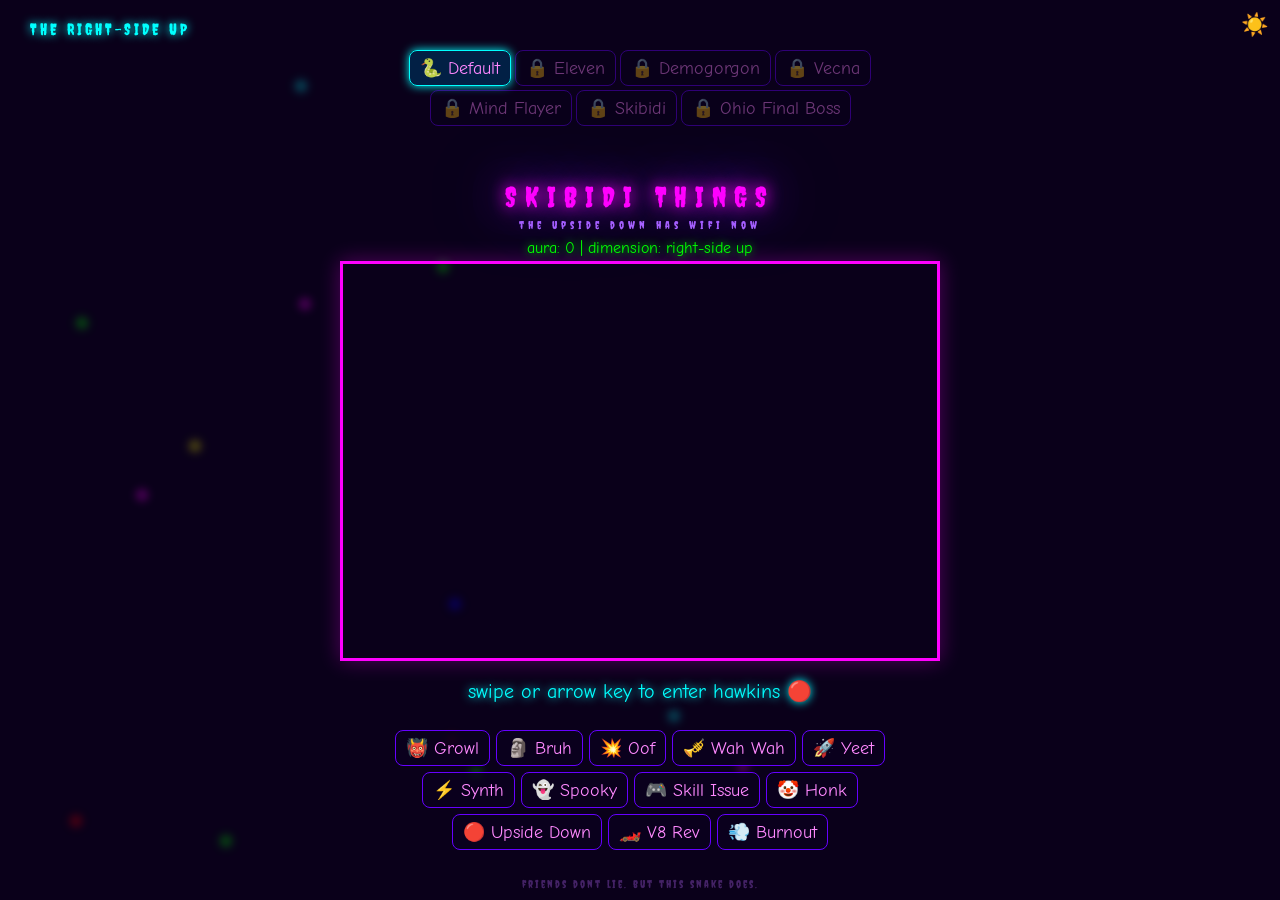
==== index.html @ 41ad8c06 "Add light/dark mode toggle — persists in localStorage, top-right button" ====
<!DOCTYPE html>
<html lang="en"><head>
<meta charset="utf-8">
<meta name="viewport" content="width=device-width, initial-scale=1, maximum-scale=1, user-scalable=no">
<title>🔴 SKIBIDI THINGS 🔴</title>
<meta property="og:title" content="Skibidi Things">
<meta property="og:description" content="the upside down has wifi now 🕷️ a stranger things snake game with soundboard">
<meta property="og:type" content="website">
<meta name="description" content="Stranger Things snake game with soundboard, dimension flipping, and existential commentary">
<meta name="apple-mobile-web-app-capable" content="yes">
<meta name="apple-mobile-web-app-status-bar-style" content="black">
<link rel="stylesheet" href="style.css">
</head><body>
<div id="lights"></div>
<button id="themeToggle">🌙</button>
<div id="title">Skibidi Things</div>
<div id="subtitle">the upside down has wifi now</div>
<div id="score">aura: 0 | dimension: right-side up</div>
<canvas id="c" width="600" height="400"></canvas>
<div id="thought">swipe or arrow key to enter hawkins 🔴</div>
<div id="combo"></div>
<div id="dimension">THE RIGHT-SIDE UP</div>
<div id="gameover"><h1 id="goTitle"></h1><p id="lesson"></p><span onclick="restartGame()">[ run from vecna again ]</span></div>
<div id="watermark">friends dont lie. but this snake does.</div>
<div id="soundboard"></div>
<div id="skinpicker"></div>
<div id="vecna">🕷️</div>
<script type="module" src="js/main.js"></script>
</body></html>
---- style.css ----
@import url('https://fonts.googleapis.com/css2?family=Creepster&family=Comic+Neue:wght@700&display=swap');
*{margin:0;padding:0;box-sizing:border-box}
body{background:#0a001a;display:flex;justify-content:center;align-items:center;min-height:100vh;font-family:'Comic Neue','Comic Sans MS',cursive;color:#e0e0e0;flex-direction:column;overflow:hidden}
canvas{border:3px solid #f0f;z-index:1;max-width:calc(100vw - 20px);box-shadow:0 0 20px rgba(255,0,255,0.3)}
#title{font-family:'Creepster',cursive;font-size:28px;color:#f0f;letter-spacing:8px;margin-bottom:6px;text-shadow:0 0 15px #f0f,0 0 40px #a0f,0 0 80px #60f;z-index:2;text-transform:uppercase}
#subtitle{font-size:11px;color:#a6f;letter-spacing:4px;margin-bottom:8px;font-family:'Creepster',cursive}
#thought{height:50px;max-width:620px;text-align:center;padding:8px;font-size:20px;color:#0ff;margin-top:10px;z-index:2;text-shadow:0 0 10px #0ff}
#score{font-size:16px;color:#0f0;margin-bottom:4px;z-index:2;text-shadow:0 0 8px #0f0}
#combo{position:fixed;top:20px;right:30px;font-size:40px;z-index:99;opacity:0;transition:all .2s;text-shadow:0 0 20px #ff0}
#combo.show{opacity:1;transform:scale(1.3)}
#dimension{position:fixed;top:20px;left:30px;font-size:16px;z-index:99;color:#0ff;text-shadow:0 0 10px #0ff;font-family:'Creepster',cursive;letter-spacing:3px}
#gameover{display:none;position:absolute;text-align:center;background:rgba(5,0,20,0.97);padding:40px;border:2px solid #f0f;z-index:100;font-family:'Creepster',cursive}
#gameover h1{font-size:40px;color:#f0f;margin-bottom:15px;text-shadow:0 0 20px #f0f;letter-spacing:4px}
#gameover p{color:#a8f;margin-bottom:20px;font-size:18px;line-height:1.6;white-space:pre-line;font-family:'Comic Neue',cursive}
#gameover span{color:#0ff;font-size:15px;cursor:pointer;letter-spacing:2px}
#gameover span:hover{color:#fff;text-shadow:0 0 15px #0ff}
.pop{position:fixed;font-size:70px;pointer-events:none;z-index:50;opacity:0;animation:popIn 1.2s ease-out forwards}
@keyframes popIn{0%{opacity:1;transform:scale(.2) rotate(-30deg)}40%{opacity:1;transform:scale(1.5) rotate(15deg)}100%{opacity:0;transform:scale(3) rotate(0) translateY(-80px)}}
.floatText{position:fixed;pointer-events:none;z-index:60;font-size:28px;font-weight:bold;opacity:0;animation:floatUp 1.5s ease-out forwards}
@keyframes floatUp{0%{opacity:1;transform:translateY(0) scale(1)}100%{opacity:0;transform:translateY(-120px) scale(1.5)}}
.stChar{position:fixed;pointer-events:none;z-index:0;opacity:0;animation:charFade 3s ease-out forwards;font-size:120px;filter:drop-shadow(0 0 30px rgba(160,0,255,0.5))}
@keyframes charFade{0%{opacity:0;transform:scale(.5)}20%{opacity:.12}80%{opacity:.12}100%{opacity:0;transform:scale(1.1)}}
.xmasLight{position:absolute;width:12px;height:12px;border-radius:50%;filter:blur(3px);opacity:0;transition:opacity .3s}
#lights{position:fixed;top:0;left:0;width:100%;height:100%;pointer-events:none;z-index:0}
#watermark{position:fixed;bottom:10px;font-size:11px;color:#426;z-index:2;font-family:'Creepster',cursive;letter-spacing:2px}
#soundboard{position:fixed;bottom:50px;left:50%;transform:translateX(-50%);display:flex;gap:6px;flex-wrap:wrap;justify-content:center;max-width:500px;z-index:99}
#skinpicker{position:fixed;top:50px;left:50%;transform:translateX(-50%);display:flex;gap:4px;flex-wrap:wrap;justify-content:center;max-width:500px;z-index:99}
.skin-active{border-color:#0ff!important;box-shadow:0 0 10px #0ff!important;background:rgba(0,40,80,0.8)!important}
.sb-btn{background:rgba(10,0,30,0.8);border:1px solid #60f;border-radius:8px;padding:6px 10px;font-size:18px;cursor:pointer;color:#f8f;font-family:'Comic Neue',cursive;transition:all .1s;user-select:none;-webkit-user-select:none}
.sb-btn:active{transform:scale(1.2);background:#a0f;border-color:#f0f;box-shadow:0 0 15px #f0f}
.sb-btn:hover{border-color:#f0f;text-shadow:0 0 8px #f0f}
#vecna{position:fixed;pointer-events:none;z-index:0;font-size:200px;opacity:0;transition:opacity 2s;top:50%;left:50%;transform:translate(-50%,-50%)}

@media(max-width:640px){
  #title{font-size:20px;letter-spacing:4px}
  #thought{font-size:16px;height:40px}
  #score{font-size:13px}
  .sb-btn{font-size:14px;padding:5px 8px}
  #soundboard{bottom:30px;max-width:95vw}
}

/* Light mode */
body.light{background:#f0f0ff}
body.light canvas{border-color:#60f;box-shadow:0 0 20px rgba(100,0,255,0.2)}
body.light #title{color:#60f;text-shadow:0 0 10px #a0f}
body.light #subtitle{color:#80f}
body.light #thought{color:#309}
body.light #score{color:#060;text-shadow:none}
body.light #dimension{color:#60f;text-shadow:none}
body.light #gameover{background:rgba(240,240,255,0.97);border-color:#60f}
body.light #gameover h1{color:#60f;text-shadow:0 0 10px #a0f}
body.light #gameover p{color:#446}
body.light #gameover span{color:#60f}
body.light #watermark{color:#aac}
body.light .sb-btn{background:rgba(240,240,255,0.9);border-color:#a0f;color:#60f}
body.light .sb-btn:active{background:#d0f;border-color:#60f}
body.light #combo{text-shadow:0 0 10px #60f}
body.light .skin-active{border-color:#60f!important;box-shadow:0 0 10px #60f!important;background:rgba(200,200,255,0.8)!important}
#themeToggle{position:fixed;top:8px;right:8px;z-index:100;cursor:pointer;font-size:22px;background:none;border:none;padding:4px}
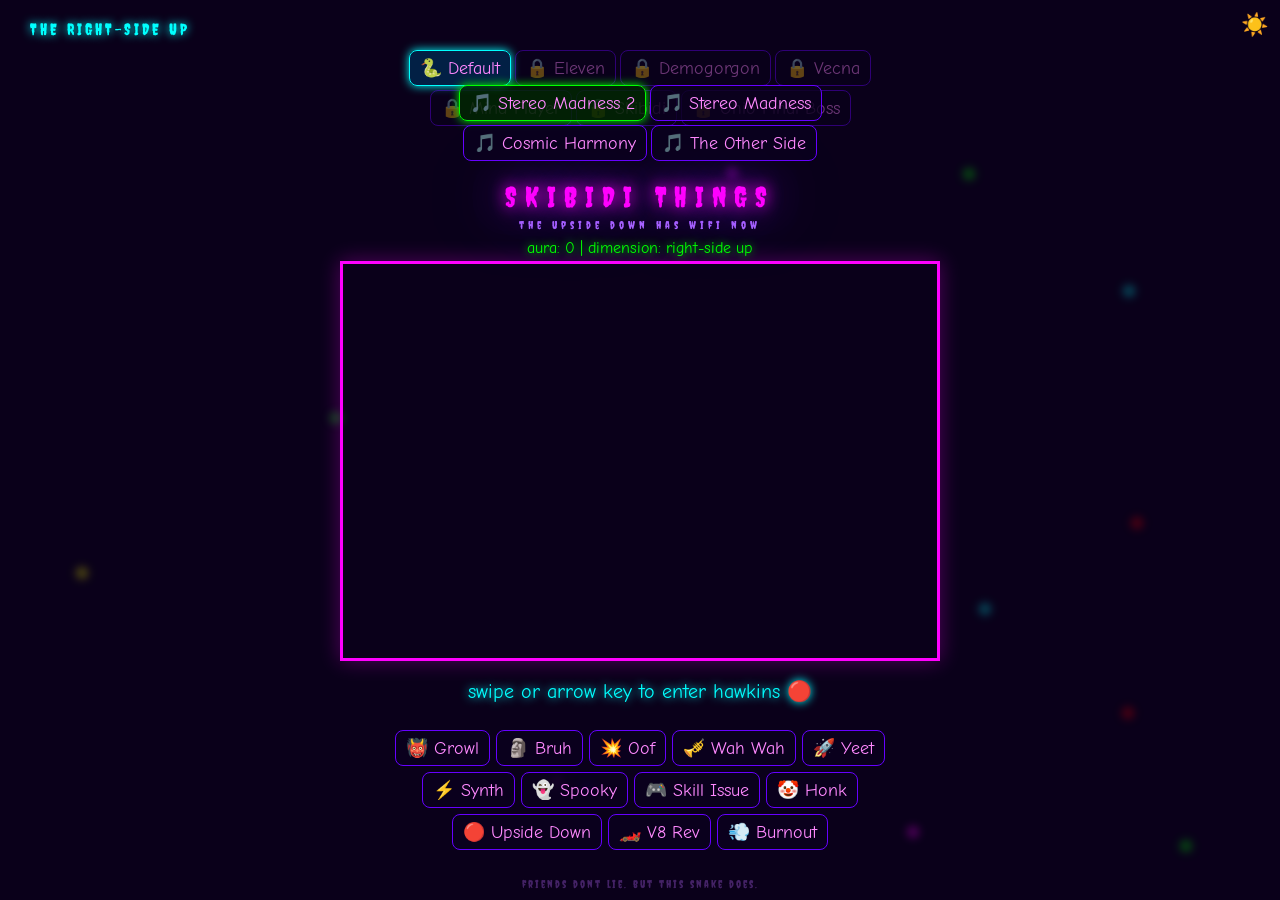
==== commit 2d046ebb: "Track picker — choose your backing track, defaults to Stereo Madness 2, persists in localStorage" ====
--- a/index.html
+++ b/index.html
@@ -24,6 +24,7 @@
 <div id="watermark">friends dont lie. but this snake does.</div>
 <div id="soundboard"></div>
 <div id="skinpicker"></div>
+<div id="trackpicker"></div>
 <div id="vecna">🕷️</div>
 <script type="module" src="js/main.js"></script>
 </body></html>
--- a/style.css
+++ b/style.css
@@ -25,6 +25,8 @@
 #watermark{position:fixed;bottom:10px;font-size:11px;color:#426;z-index:2;font-family:'Creepster',cursive;letter-spacing:2px}
 #soundboard{position:fixed;bottom:50px;left:50%;transform:translateX(-50%);display:flex;gap:6px;flex-wrap:wrap;justify-content:center;max-width:500px;z-index:99}
 #skinpicker{position:fixed;top:50px;left:50%;transform:translateX(-50%);display:flex;gap:4px;flex-wrap:wrap;justify-content:center;max-width:500px;z-index:99}
+#trackpicker{position:fixed;top:85px;left:50%;transform:translateX(-50%);display:flex;gap:4px;flex-wrap:wrap;justify-content:center;max-width:500px;z-index:99}
+.track-active{border-color:#0f0!important;box-shadow:0 0 10px #0f0!important;background:rgba(0,40,0,0.8)!important}
 .skin-active{border-color:#0ff!important;box-shadow:0 0 10px #0ff!important;background:rgba(0,40,80,0.8)!important}
 .sb-btn{background:rgba(10,0,30,0.8);border:1px solid #60f;border-radius:8px;padding:6px 10px;font-size:18px;cursor:pointer;color:#f8f;font-family:'Comic Neue',cursive;transition:all .1s;user-select:none;-webkit-user-select:none}
 .sb-btn:active{transform:scale(1.2);background:#a0f;border-color:#f0f;box-shadow:0 0 15px #f0f}
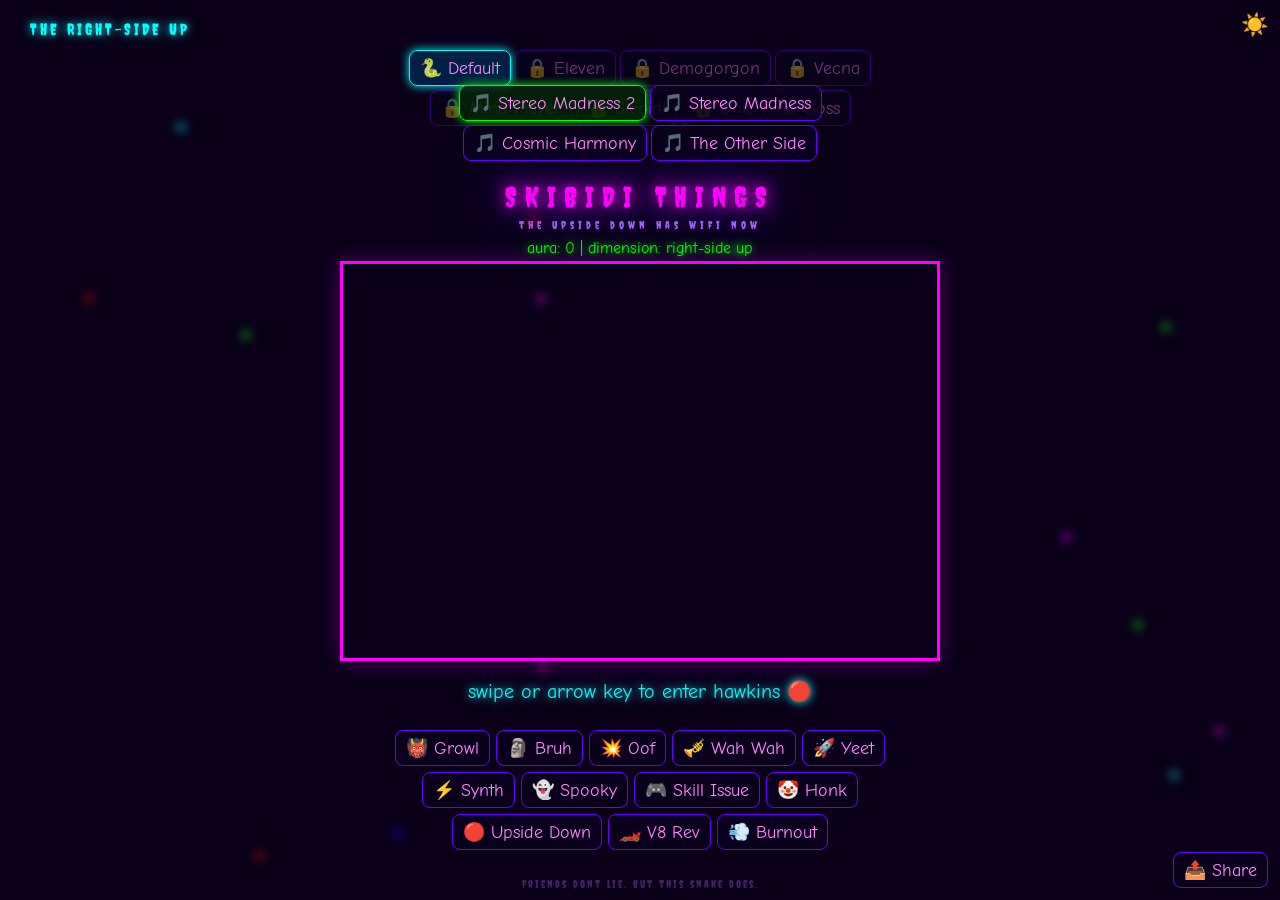
==== commit e9950aed: "Mobile: d-pad controls, pause (Esc/P/button), share button (native share API), mobile detection, WAS" ====
--- a/index.html
+++ b/index.html
@@ -18,6 +18,18 @@
 <div id="score">aura: 0 | dimension: right-side up</div>
 <canvas id="c" width="600" height="400"></canvas>
 <div id="thought">swipe or arrow key to enter hawkins 🔴</div>
+<div id="controls">
+  <div class="dpad">
+    <button class="dpad-btn dpad-up" data-dir="up">▲</button>
+    <div class="dpad-mid">
+      <button class="dpad-btn dpad-left" data-dir="left">◀</button>
+      <button class="dpad-btn dpad-pause" id="pauseBtn">⏸</button>
+      <button class="dpad-btn dpad-right" data-dir="right">▶</button>
+    </div>
+    <button class="dpad-btn dpad-down" data-dir="down">▼</button>
+  </div>
+</div>
+<div id="shareBtn" class="sb-btn" style="position:fixed;bottom:12px;right:12px;z-index:100">📤 Share</div>
 <div id="combo"></div>
 <div id="dimension">THE RIGHT-SIDE UP</div>
 <div id="gameover"><h1 id="goTitle"></h1><p id="lesson"></p><span onclick="restartGame()">[ run from vecna again ]</span></div>
@@ -26,5 +38,6 @@
 <div id="skinpicker"></div>
 <div id="trackpicker"></div>
 <div id="vecna">🕷️</div>
+<div id="pauseOverlay">⏸ PAUSED</div>
 <script type="module" src="js/main.js"></script>
 </body></html>
--- a/style.css
+++ b/style.css
@@ -38,8 +38,18 @@
   #thought{font-size:16px;height:40px}
   #score{font-size:13px}
   .sb-btn{font-size:14px;padding:5px 8px}
-  #soundboard{bottom:30px;max-width:95vw}
+  #soundboard{bottom:180px;max-width:95vw}
+  #skinpicker,#trackpicker{display:none}
+  #controls{display:flex}
 }
+#controls{display:none;position:fixed;bottom:20px;left:50%;transform:translateX(-50%);z-index:100}
+.dpad{display:flex;flex-direction:column;align-items:center;gap:4px}
+.dpad-mid{display:flex;gap:4px;align-items:center}
+.dpad-btn{width:52px;height:52px;font-size:22px;border:2px solid #60f;border-radius:10px;background:rgba(10,0,30,0.85);color:#f0f;cursor:pointer;display:flex;align-items:center;justify-content:center;user-select:none;-webkit-user-select:none;-webkit-tap-highlight-color:transparent}
+.dpad-btn:active{background:#60f;color:#fff;box-shadow:0 0 15px #f0f}
+.dpad-pause{font-size:18px;width:44px;height:44px}
+#pauseOverlay{display:none;position:fixed;top:0;left:0;width:100%;height:100%;background:rgba(5,0,20,0.85);z-index:99;justify-content:center;align-items:center;font-family:'Creepster',cursive;font-size:48px;color:#f0f;text-shadow:0 0 20px #f0f}
+body.desktop #controls{display:none!important}
 
 /* Light mode */
 body.light{background:#f0f0ff}
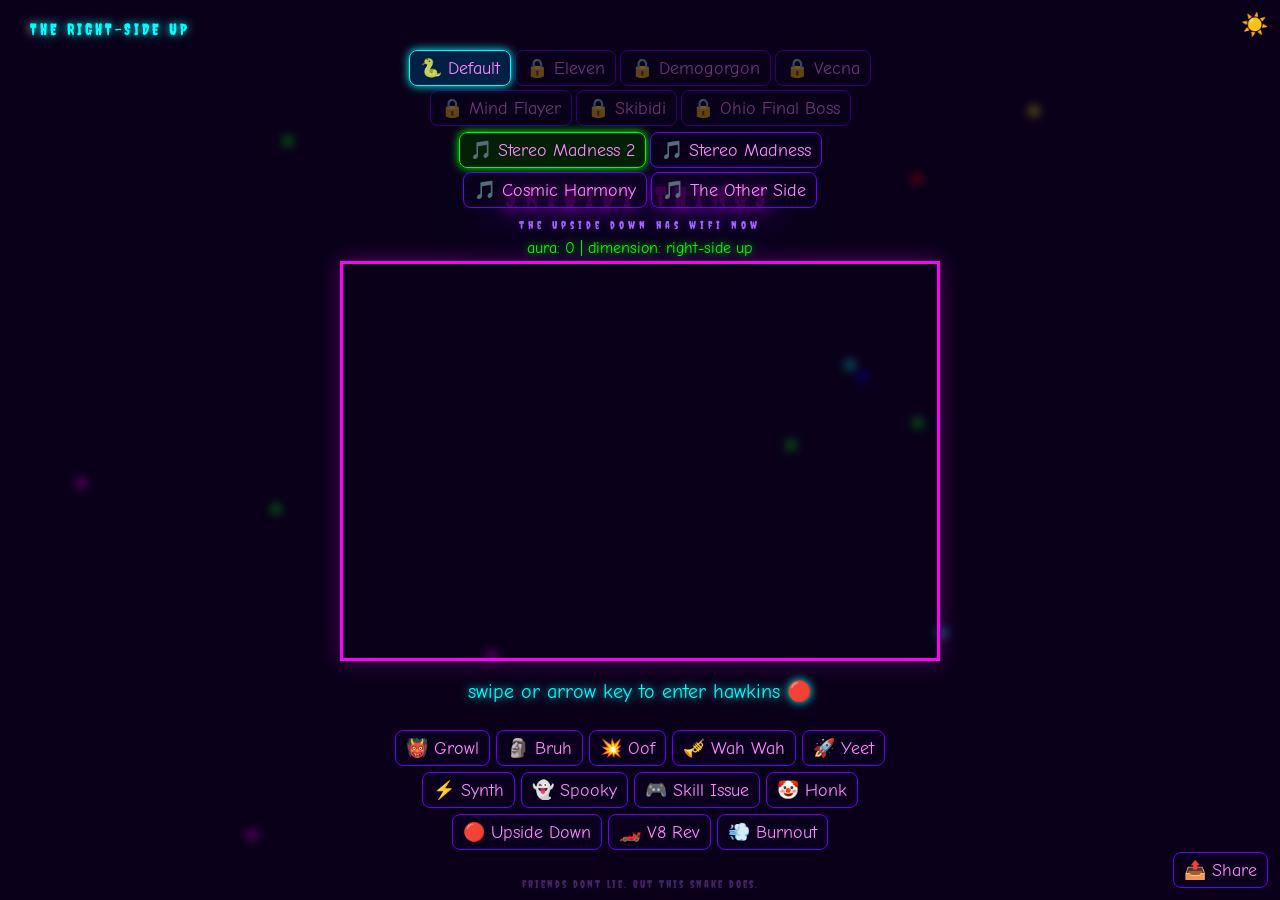
==== commit a8b8ade5: "Fix: skins and tracks in stacked container — no more overlap" ====
--- a/index.html
+++ b/index.html
@@ -35,8 +35,7 @@
 <div id="gameover"><h1 id="goTitle"></h1><p id="lesson"></p><span onclick="restartGame()">[ run from vecna again ]</span></div>
 <div id="watermark">friends dont lie. but this snake does.</div>
 <div id="soundboard"></div>
-<div id="skinpicker"></div>
-<div id="trackpicker"></div>
+<div id="pickers"><div id="skinpicker"></div><div id="trackpicker"></div></div>
 <div id="vecna">🕷️</div>
 <div id="pauseOverlay">⏸ PAUSED</div>
 <script type="module" src="js/main.js"></script>
--- a/style.css
+++ b/style.css
@@ -24,8 +24,8 @@
 #lights{position:fixed;top:0;left:0;width:100%;height:100%;pointer-events:none;z-index:0}
 #watermark{position:fixed;bottom:10px;font-size:11px;color:#426;z-index:2;font-family:'Creepster',cursive;letter-spacing:2px}
 #soundboard{position:fixed;bottom:50px;left:50%;transform:translateX(-50%);display:flex;gap:6px;flex-wrap:wrap;justify-content:center;max-width:500px;z-index:99}
-#skinpicker{position:fixed;top:50px;left:50%;transform:translateX(-50%);display:flex;gap:4px;flex-wrap:wrap;justify-content:center;max-width:500px;z-index:99}
-#trackpicker{position:fixed;top:85px;left:50%;transform:translateX(-50%);display:flex;gap:4px;flex-wrap:wrap;justify-content:center;max-width:500px;z-index:99}
+#skinpicker,#trackpicker{display:flex;gap:4px;flex-wrap:wrap;justify-content:center;max-width:500px}
+#pickers{position:fixed;top:50px;left:50%;transform:translateX(-50%);z-index:99;display:flex;flex-direction:column;align-items:center;gap:6px;max-width:500px}
 .track-active{border-color:#0f0!important;box-shadow:0 0 10px #0f0!important;background:rgba(0,40,0,0.8)!important}
 .skin-active{border-color:#0ff!important;box-shadow:0 0 10px #0ff!important;background:rgba(0,40,80,0.8)!important}
 .sb-btn{background:rgba(10,0,30,0.8);border:1px solid #60f;border-radius:8px;padding:6px 10px;font-size:18px;cursor:pointer;color:#f8f;font-family:'Comic Neue',cursive;transition:all .1s;user-select:none;-webkit-user-select:none}
@@ -39,7 +39,7 @@
   #score{font-size:13px}
   .sb-btn{font-size:14px;padding:5px 8px}
   #soundboard{bottom:180px;max-width:95vw}
-  #skinpicker,#trackpicker{display:none}
+  #pickers{display:none}
   #controls{display:flex}
 }
 #controls{display:none;position:fixed;bottom:20px;left:50%;transform:translateX(-50%);z-index:100}
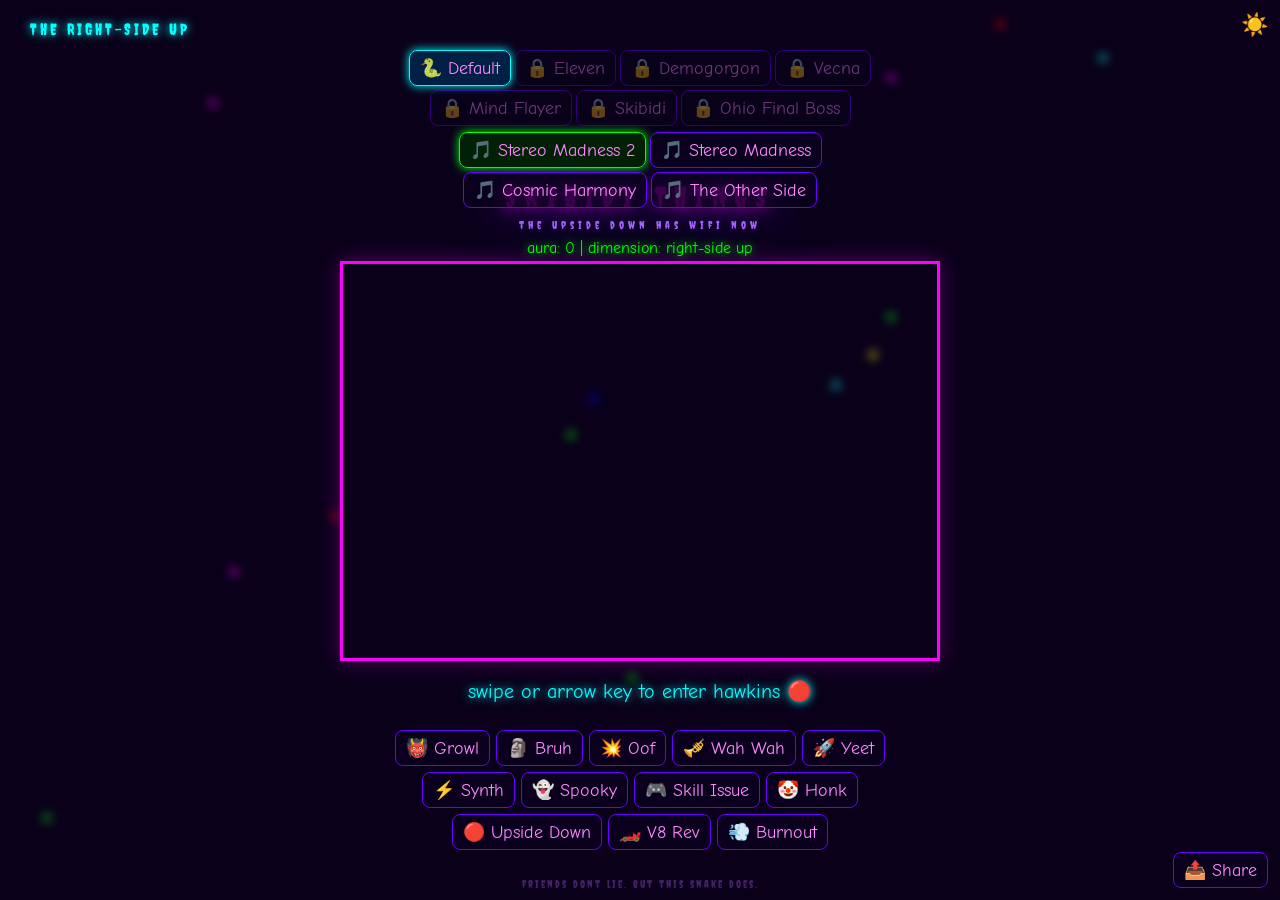
==== commit 065a4140: "PWA: standalone app, offline support, Add to Home Screen, app icons" ====
--- a/index.html
+++ b/index.html
@@ -8,7 +8,9 @@
 <meta property="og:type" content="website">
 <meta name="description" content="Stranger Things snake game with soundboard, dimension flipping, and existential commentary">
 <meta name="apple-mobile-web-app-capable" content="yes">
-<meta name="apple-mobile-web-app-status-bar-style" content="black">
+<meta name="apple-mobile-web-app-status-bar-style" content="black-translucent">
+<link rel="manifest" href="manifest.json">
+<link rel="apple-touch-icon" href="icon-192.png">
 <link rel="stylesheet" href="style.css">
 </head><body>
 <div id="lights"></div>
@@ -39,4 +41,5 @@
 <div id="vecna">🕷️</div>
 <div id="pauseOverlay">⏸ PAUSED</div>
 <script type="module" src="js/main.js"></script>
+<script>if('serviceWorker' in navigator)navigator.serviceWorker.register('sw.js');</script>
 </body></html>
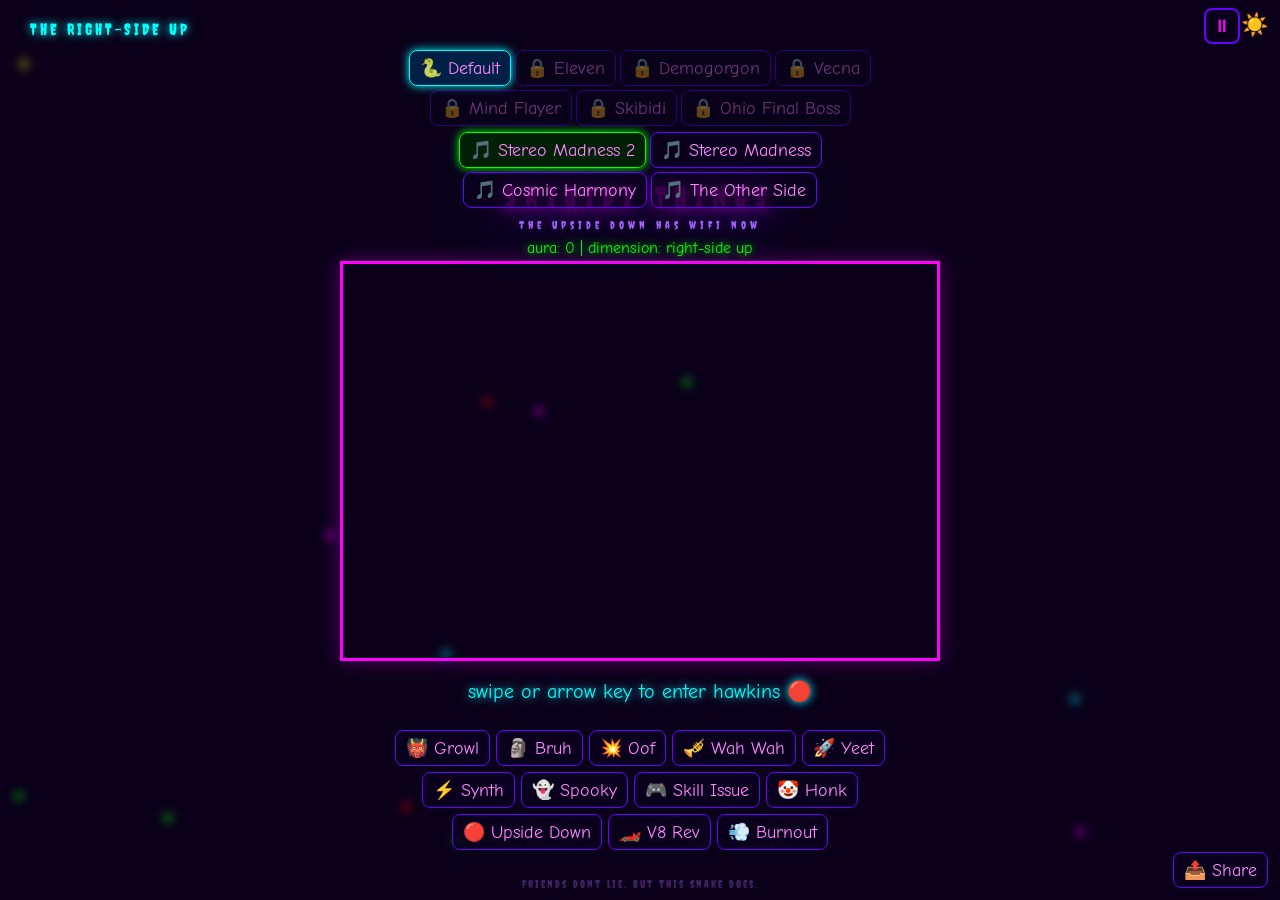
==== commit ac2c3423: "Car rev on speed-up, pause button top-right, 25 more floating texts (car + gaming slang)" ====
--- a/index.html
+++ b/index.html
@@ -15,6 +15,7 @@
 </head><body>
 <div id="lights"></div>
 <button id="themeToggle">🌙</button>
+<button id="pauseBtn-top" onclick="if(window.togglePause)window.togglePause()">⏸</button>
 <div id="title">Skibidi Things</div>
 <div id="subtitle">the upside down has wifi now</div>
 <div id="score">aura: 0 | dimension: right-side up</div>
--- a/style.css
+++ b/style.css
@@ -34,13 +34,14 @@
 #vecna{position:fixed;pointer-events:none;z-index:0;font-size:200px;opacity:0;transition:opacity 2s;top:50%;left:50%;transform:translate(-50%,-50%)}
 
 @media(max-width:640px){
-  #title{font-size:20px;letter-spacing:4px}
-  #thought{font-size:16px;height:40px}
-  #score{font-size:13px}
-  .sb-btn{font-size:14px;padding:5px 8px}
-  #soundboard{bottom:180px;max-width:95vw}
+  #title{font-size:18px;letter-spacing:4px}
+  #thought{font-size:13px;height:28px}
+  #score{font-size:11px}
+  #soundboard{display:none}
   #pickers{display:none}
   #controls{display:flex}
+  #subtitle{display:none}
+  canvas{max-width:calc(100vw - 10px)}
 }
 #controls{display:none;position:fixed;bottom:20px;left:50%;transform:translateX(-50%);z-index:100}
 .dpad{display:flex;flex-direction:column;align-items:center;gap:4px}
@@ -48,6 +49,7 @@
 .dpad-btn{width:52px;height:52px;font-size:22px;border:2px solid #60f;border-radius:10px;background:rgba(10,0,30,0.85);color:#f0f;cursor:pointer;display:flex;align-items:center;justify-content:center;user-select:none;-webkit-user-select:none;-webkit-tap-highlight-color:transparent}
 .dpad-btn:active{background:#60f;color:#fff;box-shadow:0 0 15px #f0f}
 .dpad-pause{font-size:18px;width:44px;height:44px}
+#pauseBtn-top{position:fixed;top:8px;right:40px;z-index:100;width:36px;height:36px;font-size:18px;border:2px solid #60f;border-radius:8px;background:rgba(10,0,30,0.85);color:#f0f;cursor:pointer;display:flex;align-items:center;justify-content:center}
 #pauseOverlay{display:none;position:fixed;top:0;left:0;width:100%;height:100%;background:rgba(5,0,20,0.85);z-index:99;justify-content:center;align-items:center;font-family:'Creepster',cursive;font-size:48px;color:#f0f;text-shadow:0 0 20px #f0f}
 body.desktop #controls{display:none!important}
 
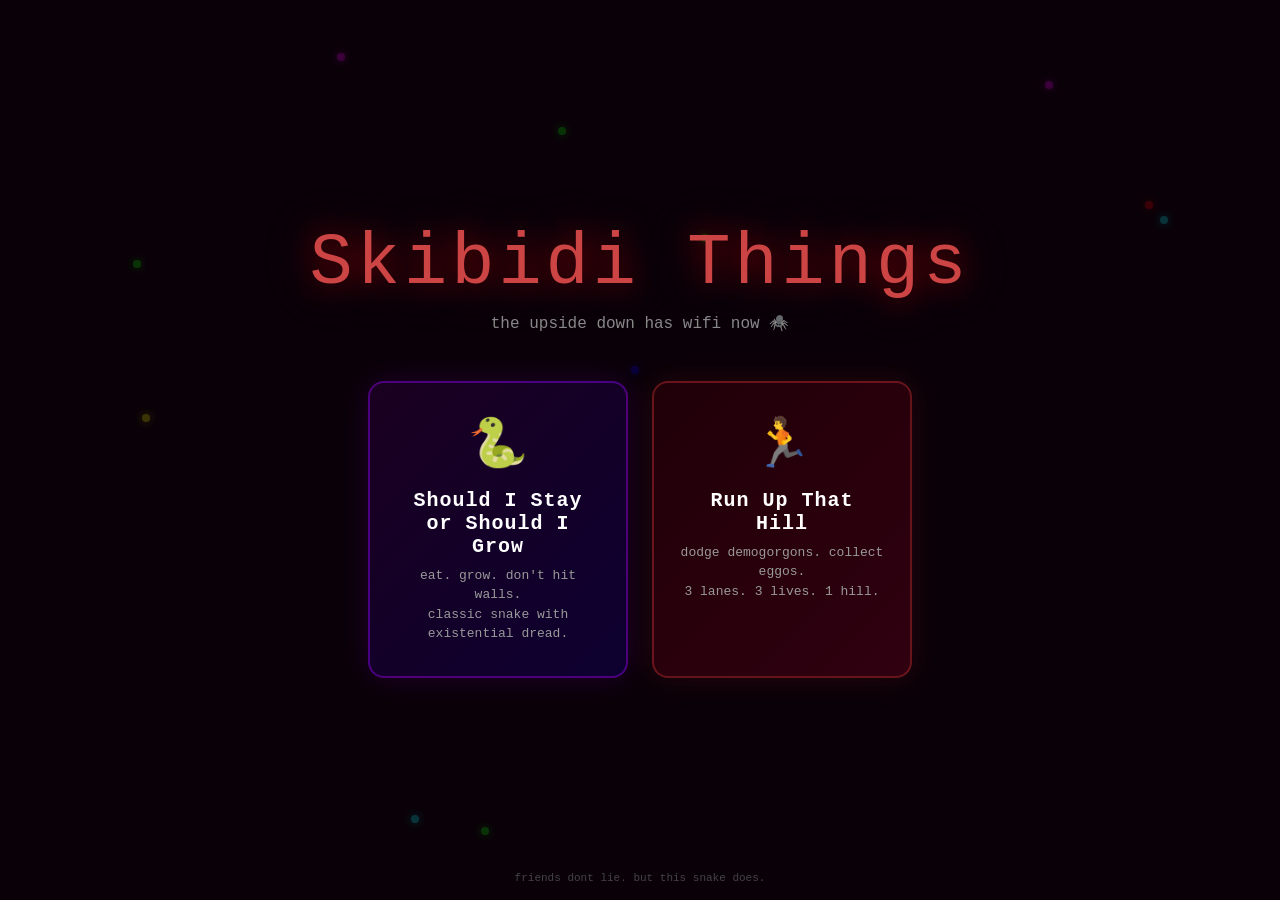
==== commit c8e3747e: "Add title screen — Should I Stay or Should I Grow / Run Up That Hill" ====
--- a/index.html
+++ b/index.html
@@ -4,43 +4,121 @@
 <meta name="viewport" content="width=device-width, initial-scale=1, maximum-scale=1, user-scalable=no">
 <title>🔴 SKIBIDI THINGS 🔴</title>
 <meta property="og:title" content="Skibidi Things">
-<meta property="og:description" content="the upside down has wifi now 🕷️ a stranger things snake game with soundboard">
-<meta property="og:type" content="website">
-<meta name="description" content="Stranger Things snake game with soundboard, dimension flipping, and existential commentary">
+<meta property="og:description" content="the upside down has wifi now 🕷️">
+<meta name="description" content="Stranger Things games with soundboard, dimension flipping, and existential commentary">
 <meta name="apple-mobile-web-app-capable" content="yes">
 <meta name="apple-mobile-web-app-status-bar-style" content="black-translucent">
 <link rel="manifest" href="manifest.json">
 <link rel="apple-touch-icon" href="icon-192.png">
-<link rel="stylesheet" href="style.css">
+<style>
+  * { margin: 0; padding: 0; box-sizing: border-box; }
+  body {
+    background: #0a0008;
+    color: #fff;
+    font-family: 'Courier New', monospace;
+    min-height: 100vh;
+    display: flex;
+    flex-direction: column;
+    align-items: center;
+    justify-content: center;
+    overflow: hidden;
+  }
+  #lights { position: fixed; inset: 0; pointer-events: none; z-index: 0; }
+  .xmasLight {
+    position: absolute; width: 8px; height: 8px; border-radius: 50%;
+    opacity: 0; transition: opacity 0.2s;
+  }
+  .title {
+    font-family: 'Creepster', cursive, 'Courier New', monospace;
+    font-size: clamp(42px, 10vw, 72px);
+    color: #c44;
+    text-shadow: 0 0 30px rgba(200,0,0,0.6), 0 0 60px rgba(200,0,0,0.3);
+    letter-spacing: 4px;
+    margin-bottom: 8px;
+    text-align: center;
+    z-index: 1;
+  }
+  .subtitle {
+    font-size: clamp(12px, 3vw, 16px);
+    color: #888;
+    margin-bottom: 48px;
+    z-index: 1;
+  }
+  .modes { display: flex; gap: 24px; flex-wrap: wrap; justify-content: center; z-index: 1; }
+  .mode-card {
+    width: 260px;
+    padding: 32px 24px;
+    border-radius: 16px;
+    text-align: center;
+    cursor: pointer;
+    transition: transform 0.2s, box-shadow 0.2s;
+    text-decoration: none;
+    color: #fff;
+  }
+  .mode-card:hover { transform: translateY(-6px); }
+  .mode-card:active { transform: translateY(-2px); }
+  .card-snake {
+    background: linear-gradient(135deg, #1a0020 0%, #0d0030 100%);
+    border: 2px solid rgba(160,0,255,0.4);
+    box-shadow: 0 0 30px rgba(160,0,255,0.15);
+  }
+  .card-snake:hover { box-shadow: 0 0 50px rgba(160,0,255,0.3); }
+  .card-runner {
+    background: linear-gradient(135deg, #200008 0%, #300010 100%);
+    border: 2px solid rgba(200,50,50,0.4);
+    box-shadow: 0 0 30px rgba(200,50,50,0.15);
+  }
+  .card-runner:hover { box-shadow: 0 0 50px rgba(200,50,50,0.3); }
+  .card-emoji { font-size: 48px; margin-bottom: 16px; }
+  .card-title {
+    font-size: 20px;
+    font-weight: bold;
+    margin-bottom: 8px;
+    letter-spacing: 1px;
+  }
+  .card-desc { font-size: 13px; color: #999; line-height: 1.5; }
+  .footer {
+    position: fixed; bottom: 16px;
+    font-size: 11px; color: #444;
+    z-index: 1;
+  }
+  @import url('https://fonts.googleapis.com/css2?family=Creepster&display=swap');
+</style>
 </head><body>
 <div id="lights"></div>
-<button id="themeToggle">🌙</button>
-<button id="pauseBtn-top" onclick="if(window.togglePause)window.togglePause()">⏸</button>
-<div id="title">Skibidi Things</div>
-<div id="subtitle">the upside down has wifi now</div>
-<div id="score">aura: 0 | dimension: right-side up</div>
-<canvas id="c" width="600" height="400"></canvas>
-<div id="thought">swipe or arrow key to enter hawkins 🔴</div>
-<div id="controls">
-  <div class="dpad">
-    <button class="dpad-btn dpad-up" data-dir="up">▲</button>
-    <div class="dpad-mid">
-      <button class="dpad-btn dpad-left" data-dir="left">◀</button>
-      <button class="dpad-btn dpad-pause" id="pauseBtn">⏸</button>
-      <button class="dpad-btn dpad-right" data-dir="right">▶</button>
-    </div>
-    <button class="dpad-btn dpad-down" data-dir="down">▼</button>
-  </div>
+<div class="title">Skibidi Things</div>
+<div class="subtitle">the upside down has wifi now 🕷️</div>
+<div class="modes">
+  <a class="mode-card card-snake" href="snake.html">
+    <div class="card-emoji">🐍</div>
+    <div class="card-title">Should I Stay<br>or Should I Grow</div>
+    <div class="card-desc">eat. grow. don't hit walls.<br>classic snake with existential dread.</div>
+  </a>
+  <a class="mode-card card-runner" href="runner.html">
+    <div class="card-emoji">🏃</div>
+    <div class="card-title">Run Up That Hill</div>
+    <div class="card-desc">dodge demogorgons. collect eggos.<br>3 lanes. 3 lives. 1 hill.</div>
+  </a>
 </div>
-<div id="shareBtn" class="sb-btn" style="position:fixed;bottom:12px;right:12px;z-index:100">📤 Share</div>
-<div id="combo"></div>
-<div id="dimension">THE RIGHT-SIDE UP</div>
-<div id="gameover"><h1 id="goTitle"></h1><p id="lesson"></p><span onclick="restartGame()">[ run from vecna again ]</span></div>
-<div id="watermark">friends dont lie. but this snake does.</div>
-<div id="soundboard"></div>
-<div id="pickers"><div id="skinpicker"></div><div id="trackpicker"></div></div>
-<div id="vecna">🕷️</div>
-<div id="pauseOverlay">⏸ PAUSED</div>
-<script type="module" src="js/main.js"></script>
-<script>if('serviceWorker' in navigator)navigator.serviceWorker.register('sw.js');</script>
+<div class="footer">friends dont lie. but this snake does.</div>
+<script>
+  // Christmas lights
+  const container = document.getElementById('lights');
+  const colors = ['#f00','#0f0','#ff0','#00f','#f0f','#0ff','#f80'];
+  const lights = [];
+  for (let i = 0; i < 30; i++) {
+    const el = document.createElement('div'); el.className = 'xmasLight';
+    el.style.left = Math.random() * 95 + '%'; el.style.top = Math.random() * 95 + '%';
+    el.style.background = colors[i % colors.length];
+    el.style.boxShadow = `0 0 10px ${colors[i % colors.length]}`;
+    container.appendChild(el); lights.push(el);
+  }
+  let p = 0;
+  setInterval(() => {
+    p++;
+    lights.forEach((el, i) => {
+      el.style.opacity = Math.sin(p * 0.3 + i * 1.7) > 0.2 ? '0.2' : '0';
+    });
+  }, 200);
+</script>
 </body></html>
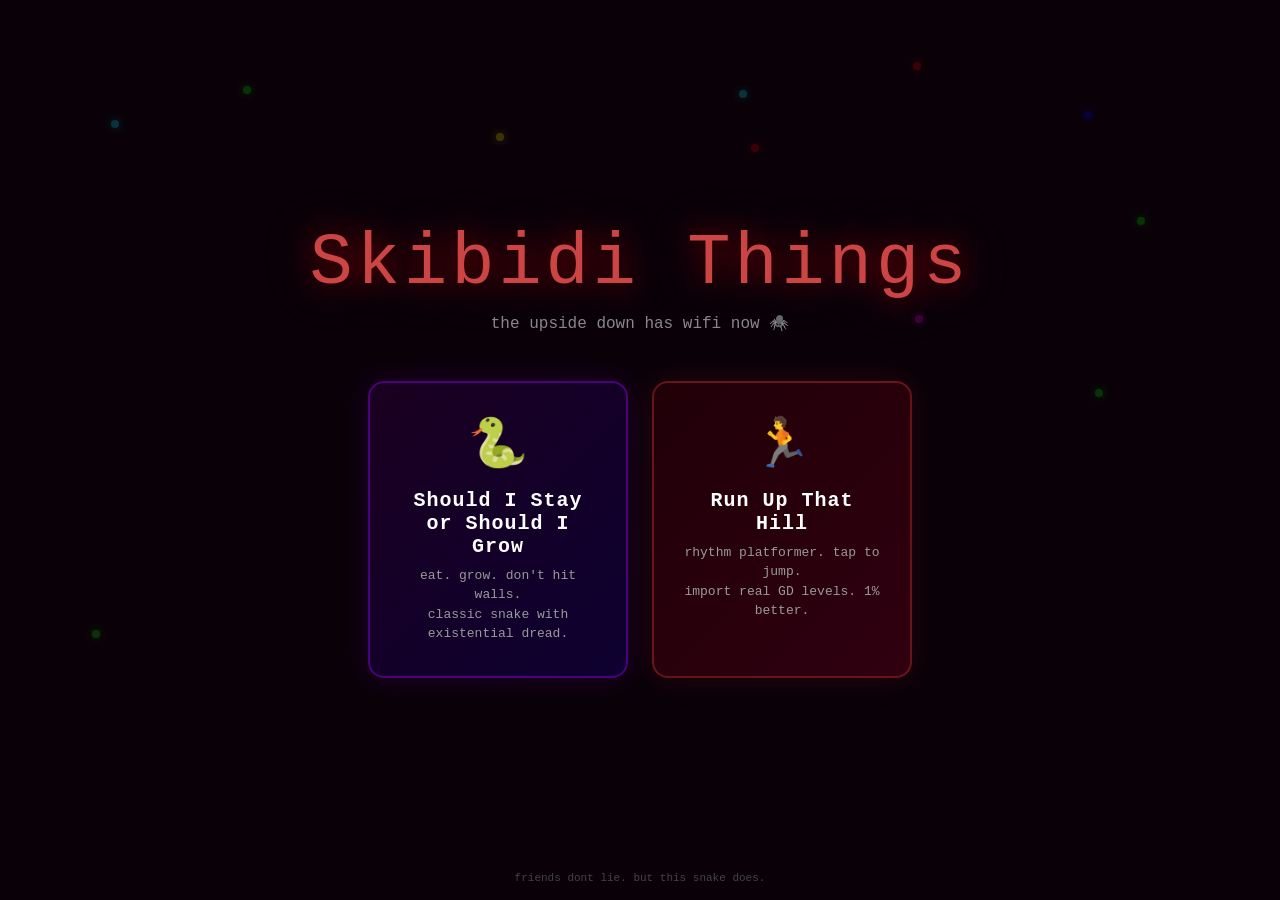
==== commit efaa5c52: "Add GD level import, SFX system, docs, and gameplay refinements" ====
--- a/index.html
+++ b/index.html
@@ -97,7 +97,7 @@
   <a class="mode-card card-runner" href="runner.html">
     <div class="card-emoji">🏃</div>
     <div class="card-title">Run Up That Hill</div>
-    <div class="card-desc">dodge demogorgons. collect eggos.<br>3 lanes. 3 lives. 1 hill.</div>
+    <div class="card-desc">rhythm platformer. tap to jump.<br>import real GD levels. 1% better.</div>
   </a>
 </div>
 <div class="footer">friends dont lie. but this snake does.</div>
